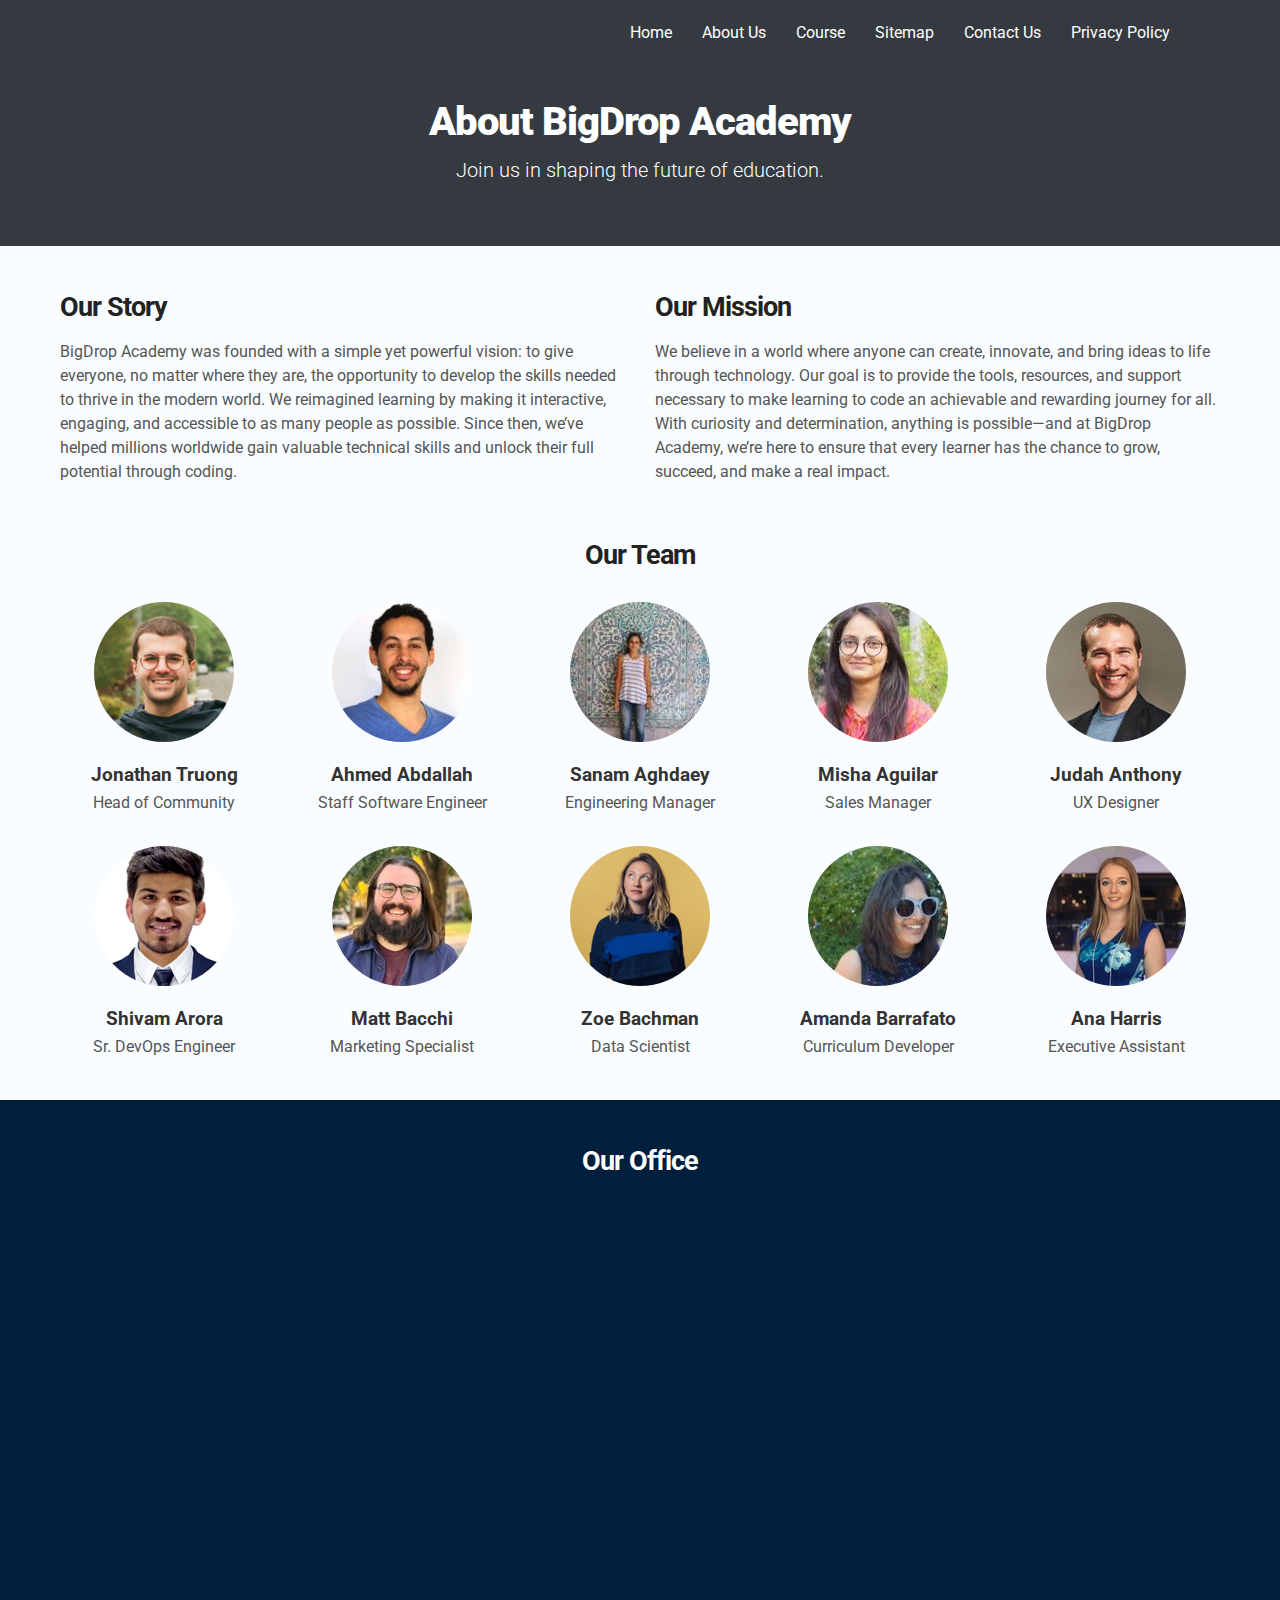
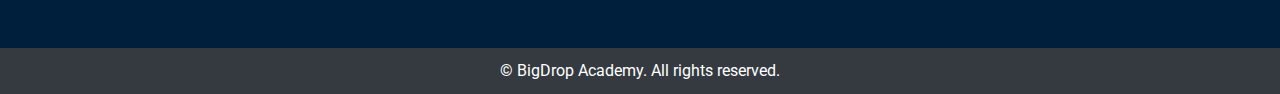
==== about-us.html @ 25c22378 "Initial commit" ====
<!DOCTYPE html>
<html lang="en">

<head>
  <meta charset="UTF-8">
  <meta name="viewport" content="width=device-width, initial-scale=1.0">
  <title>About Us</title>
  <link rel="stylesheet" href="styles.css">
</head>

<body class="about-page">

  <header>
    <nav>
      <ul>
        <li><a href="index.html">Home</a></li>
        <li><a href="about-us.html">About Us</a></li>
        <li><a href="#">Course</a>
          <ul>
            <li><a href="#">Programming</a>
              <ul>
                <li><a href="#">Programming in Java</a></li>
                <li><a href="#">.Net Programming</a></li>
                <li><a href="#">Web Page Creation with HTML</a></li>
              </ul>
            </li>
            <li><a href="#">Office Tools</a>
              <ul>
                <li><a href="#">Microsoft Office</a></li>
              </ul>
            </li>
          </ul>
        </li>
        <li><a href="sitemap.html">Sitemap</a></li>
        <li><a href="contact-us.html">Contact Us</a></li>
        <li><a href="privacy-policy.html">Privacy Policy</a></li>
      </ul>
    </nav>
  </header>

  <main>
    <section class="main-header">
      <h1>About BigDrop Academy</h1>
      <h2>Join us in shaping the future of education.</h2>
    </section>

    <section class="about-content">
      <div class="about-container">
        <div class="about-story">
          <h2>Our Story</h2>
          <p>BigDrop Academy was founded with a simple yet powerful vision: to give everyone, no matter where they are,
            the opportunity to develop the skills needed to thrive in the modern world. We reimagined learning by making
            it interactive, engaging, and accessible to as many people as possible. Since then, we’ve helped millions
            worldwide gain valuable technical skills and unlock their full potential through coding.</p>
        </div>
        <div class="about-mission">
          <h2>Our Mission</h2>
          <p>We believe in a world where anyone can create, innovate, and bring ideas to life through technology. Our
            goal is to provide the tools, resources, and support necessary to make learning to code an achievable and
            rewarding journey for all. With curiosity and determination, anything is possible—and at BigDrop Academy,
            we’re here to ensure that every learner has the chance to grow, succeed, and make a real impact.</p>
        </div>
      </div>

      <!-- Place Our Team section AFTER the about-container -->
      <div class="about-team">
        <h2>Our Team</h2>
        <div class="team-container">
          <div class="team-member">
            <img src="https://codeprty.github.io/academy/images/team1.jpg" alt="Jonathan Truong">
            <h3>Jonathan Truong</h3>
            <p>Head of Community</p>
          </div>
          <div class="team-member">
            <img src="https://codeprty.github.io/academy/images/team2.jpg" alt="Ahmed Abdallah">
            <h3>Ahmed Abdallah</h3>
            <p>Staff Software Engineer</p>
          </div>
          <div class="team-member">
            <img src="https://codeprty.github.io/academy/images/team3.jpg" alt="Sanam Aghdaey">
            <h3>Sanam Aghdaey</h3>
            <p>Engineering Manager</p>
          </div>
          <div class="team-member">
            <img src="https://codeprty.github.io/academy/images/team4.jpg" alt="Misha Aguilar">
            <h3>Misha Aguilar</h3>
            <p>Sales Manager</p>
          </div>
          <div class="team-member">
            <img src="https://codeprty.github.io/academy/images/team5.jpg" alt="Judah Anthony">
            <h3>Judah Anthony</h3>
            <p>UX Designer</p>
          </div>
          <div class="team-member">
            <img src="https://codeprty.github.io/academy/images/team6.jpg" alt="Shivam Arora">
            <h3>Shivam Arora</h3>
            <p>Sr. DevOps Engineer</p>
          </div>
          <div class="team-member">
            <img src="https://codeprty.github.io/academy/images/team7.jpg" alt="Matt Bacchi">
            <h3>Matt Bacchi</h3>
            <p>Marketing Specialist</p>
          </div>
          <div class="team-member">
            <img src="https://codeprty.github.io/academy/images/team8.jpg" alt="Zoe Bachman">
            <h3>Zoe Bachman</h3>
            <p>Data Scientist</p>
          </div>
          <div class="team-member">
            <img src="https://codeprty.github.io/academy/images/team9.jpg" alt="Amanda Barrafato">
            <h3>Amanda Barrafato</h3>
            <p>Curriculum Developer</p>
          </div>
          <div class="team-member">
            <img src="https://codeprty.github.io/academy/images/team10.jpg" alt="Ana Harris">
            <h3>Ana Harris</h3>
            <p>Executive Assistant</p>
          </div>
        </div>
      </div>
    </section>

    <section id="office-location">
      <h2>Our Office</h2>
      <div class="map-container">
        <iframe
          src="https://www.google.com/maps/embed?pb=!1m18!1m12!1m3!1d3971.9351263590847!2d100.32158757447539!3d5.426826834936176!2m3!1f0!2f0!3f0!3m2!1i1024!2i768!4f13.1!3m3!1m2!1s0x304ac3a170118c59%3A0x60f1644fb8a9685e!2sWawasan%20Open%20University!5e0!3m2!1sen!2smy!4v1740678207536!5m2!1sen!2smy"
          width="600" height="400" style="border:0;" allowfullscreen="" loading="lazy">
        </iframe>
      </div>
    </section>

  </main>

  <footer>
    <p>&copy; BigDrop Academy. All rights reserved.</p>
  </footer>
  <script src="script.js"></script>
</body>

</html>
---- styles.css ----
/* Global Styles */
@import url("https://fonts.googleapis.com/css2?family=Roboto:wght@300;400;700&display=swap");

* {
    margin: 0;
    padding: 0;
    box-sizing: border-box;
    font-family: "Roboto", sans-serif;
}

html,
body {
    min-height: 100vh;
    display: flex;
    flex-direction: column;
    font-size: 16px;
    line-height: 1.6;
    background-color: #f5f5dc;
    color: #333;
}

/*Home Page */
/* Header & Navigation */
header {
    position: fixed;
    top: 0;
    width: 100%;
    background: #343a40;
    padding: 10px 20px;
    z-index: 1000;
}

nav {
    display: flex;
    justify-content: flex-end;
    padding-right: 80px;
}

nav ul {
    list-style: none;
    display: flex;
    gap: 10px;
}

nav ul li {
    position: relative;
}

nav ul li a {
    text-decoration: none;
    color: white;
    padding: 10px 10px;
    display: inline-block;
    border-radius: 5px;
    transition: all 0.3s ease-in-out;
}

nav ul li a:hover {
    background: #0099e6;
    color: white;
    transform: translateY(-2px);
    box-shadow: 0px 4px 8px rgba(0, 153, 230, 0.4);
}

/* Dropdown Styles */
nav ul ul {
    display: none;
    position: absolute;
    background: #495057;
    top: 100%;
    left: 0;
    min-width: 200px;
}

nav ul ul li a {
    display: block;
    padding: 10px;
    color: white;
}

nav ul li:hover>ul {
    display: block;
}

nav ul ul ul {
    top: 0;
    left: 100%;
}

/* Main Header Section */
.main-header {
    text-align: center;
    background: #343a40;
    color: white;
    padding: 90px 30px 40px;
    width: 100%;
    margin: 0 auto;
}

.main-header h1 {
    font-size: 2.5rem;
    font-weight: 900;
    letter-spacing: -1px;
}

.main-header h2 {
    font-size: 1.25rem;
    font-weight: 300;
    margin-bottom: 20px;
}

/* Call-to-Action Button Styling */
.main-header button,
.join-us-text button {
    background: #e1ad01;
    color: #343a40;
    border: none;
    padding: 14px 28px;
    font-size: 18px;
    font-weight: bold;
    border-radius: 25px;
    cursor: pointer;
    transition: all 0.3s ease-in-out;
    box-shadow: 0px 4px 10px rgba(0, 0, 0, 0.2);
}

.main-header button:hover,
.join-us-text button:hover {
    background: #0099e6;
    color: white;
    transform: translateY(-3px);
    box-shadow: 0px 8px 16px rgba(0, 0, 0, 0.3);
}

/* Why Learn Section */
#why-learn {
    text-align: center;
    padding: 40px 20px;
    display: grid;
    grid-template-columns: repeat(2, 1fr);
    gap: 20px;
    max-width: 1000px;
    margin: 0 auto;
}

#why-learn h2 {
    grid-column: 1 / -1;
    margin-bottom: 20px;
    font-size: 2.2rem;
    letter-spacing: -1px;
}

.image-item {
    display: flex;
    flex-direction: column;
    align-items: center;
    text-align: center;
    padding: 15px;
    background: #fafafa;
    border-radius: 10px;
    box-shadow: 0 4px 8px rgba(0, 0, 0, 0.1);
}

.image-gallery img {
    width: 100%;
    max-height: 180px;
    object-fit: cover;
    border-radius: 10px;
}

.image-text h3 {
    font-size: 1.4rem;
    font-weight: bold;
    margin-top: 5px;
    letter-spacing: -1px;
}

.image-text p {
    font-size: 1rem;
    line-height: 1.5;
}

/* Testimonials Section */
#alumni-section {
    padding: 40px 20px;
    background-color: #001f3d;
    text-align: center;
    color: white;
}

#alumni-section h2 {
    font-size: 2.2rem;
    margin-bottom: 20px;
    letter-spacing: -1px;
}

/* Testimonial Wrapper */
.testimonial-wrapper {
    overflow: hidden;
    max-width: 600px;
    margin: 0 auto;
}

/* Testimonial Container */
.testimonial-container {
    display: flex;
    transition: transform 0.6s ease-in-out;
    width: 300%;
}

/* Single Testimonial */
.testimonial {
    flex: 0 0 100%;
    max-width: 600px;
    display: flex;
    align-items: center;
    background: #fff;
    padding: 20px;
    border-radius: 10px;
    box-shadow: 0 4px 8px rgba(0, 0, 0, 0.1);
    margin-right: 15px;
}

/* Removes Extra Space from the Last Testimonial */
.testimonial:last-child {
    margin-right: 0;
}

/* Testimonial Image Styling */
.testimonial img {
    width: 150px;
    height: 150px;
    border-radius: 50%;
    margin-right: 30px;
}

.testimonial-content h3 {
    font-size: 1.2rem;
    margin-bottom: 3px;
    color: #333;
}

.testimonial-content h4 {
    font-size: 1.3rem;
    font-weight: normal;
    margin-bottom: 3px;
    color: #555;
    letter-spacing: -1px;
}

.testimonial-content blockquote {
    font-size: 1rem;
    color: #555;
    font-style: italic;
}

/* Join Us Section */
#join-us {
    padding: 40px 20px;
    background-color: #f5f5dc;
}

.join-us-content {
    display: flex;
    align-items: center;
    justify-content: space-between;
    max-width: 1000px;
    margin: 0 auto;
}

.join-us-image img {
    max-width: 400px;
    width: 100%;
    height: auto;
}

.join-us-text {
    max-width: 500px;
    padding-left: 20px;
}

.join-us-text h2 {
    font-size: 2.2rem;
    margin-bottom: 0px;
    letter-spacing: -1px;
}

.join-us-text p {
    font-size: 1rem;
    line-height: 1.6;
    margin-bottom: 20px;
}

/* Footer */
footer {
    background-color: #343a40;
    color: white;
    text-align: center;
    padding: 10px 20px;
}

footer p {
    margin: 0;
}

/* About Us Page */
.about-content {
    max-width: 1200px;
    margin: 0 auto;
    padding: 40px 20px;
}

.about-container {
    display: block;
}

/* About Us Page */
.about-page {
    background-color: #fafdff;
}

.about-content {
    max-width: 1200px;
    margin: 0 auto;
    padding: 40px 20px;
}

.about-container {
    display: flex;
    justify-content: space-between;
    gap: 30px;
}

.about-story,
.about-mission {
    flex: 1;
}

.about-story h2,
.about-mission h2 {
    font-size: 1.7rem;
    margin-bottom: 5px;
    color: #222;
    padding-bottom: 5px;
    letter-spacing: -1px;
}

.about-story p,
.about-mission p {
    font-size: 1rem;
    line-height: 1.5;
    color: #555;
}

.about-team {
    text-align: center;
    margin-top: 50px;
    width: 100%;
}

.about-team h2 {
    font-size: 1.7rem;
    margin-bottom: 20px;
    color: #222;
    padding-bottom: 5px;
    letter-spacing: -1px;
}

.team-container {
    display: grid;
    grid-template-columns: repeat(5, 1fr);
    gap: 30px;
    justify-content: center;
    align-items: center;
}

.team-member {
    text-align: center;
}

.team-member img {
    width: 140px;
    height: 140px;
    border-radius: 50%;
    object-fit: cover;
}

.team-member h3 {
    font-size: 1.2rem;
    margin: 10px 0 0;
}

.team-member p {
    font-size: 1rem;
    color: #555;
}

/* Second row styling */
.team-container .team-member:nth-child(n + 6) {
    grid-column: span 1;
}

#office-location {
    padding: 40px 20px;
    background-color: #001f3d;
    text-align: center;
    color: white;
}

#office-location h2 {
    font-size: 1.7rem;
    margin-bottom: 20px;
    padding-bottom: 5px;
    letter-spacing: -1px;
}

.map-container {
    display: flex;
    justify-content: center;
    align-items: center;
}

.map-container iframe {
    width: 100%;
    max-width: 900px;
    height: 400px;
}

/* Sitemap Page */
.sitemap-page {
    background-color: #fafdff;
}

.sitemap-container {
    max-width: 800px;
    margin: 80px auto 40px;
    padding: 20px;
    text-align: center;
}

/* Sitemap Title (h1) */
.sitemap-container h1 {
    font-size: 2.5rem;
    font-weight: 900;
    letter-spacing: -1px;
    color: #343a40;
}

/* Sitemap Subtitle (h2) */
.sitemap-container h2 {
    font-size: 1.25rem;
    font-weight: 300;
    color: #555;
    margin-bottom: 20px;
}

/* Sitemap Main List */
.sitemap-list {
    display: flex;
    flex-direction: column;
    align-items: center;
    gap: 30px;
    list-style: none;
    padding: 0;
}

/* Main Menu Styling (Reduced font size) */
.sitemap-list>li {
    font-size: 1.6rem;
    font-weight: bold;
    color: #343a40;
    text-align: center;
}

/* Middle Section: About Us, Course, Contact */
.sitemap-middle {
    display: flex;
    justify-content: center;
    gap: 50px;
}

.sitemap-middle li {
    font-size: 1.6rem;
    font-weight: bold;
    color: #343a40;
    text-align: center;
}

/* Bottom Section: Privacy Policy */
.sitemap-bottom {
    text-align: center;
    font-size: 1.6rem;
    font-weight: bold;
    color: #343a40;
}

/* Submenu Box */
.sitemap-list ul {
    list-style-type: none;
    padding: 4px 0;
    margin-top: 5px;
    background-color: #e6f0f7;
    border-radius: 8px;
    width: 100%;
    max-width: 450px;
    min-width: 350px;
    text-align: center;
}

/* Submenu Items */
.sitemap-list ul li {
    font-size: 1rem;
    font-weight: normal;
    color: #003366;
    padding: 4px 0;
    width: 100%;
}

/* Links */
.sitemap-list a {
    text-decoration: none;
    color: #003366;
    display: block;
    width: 100%;
    padding: 8px 0;
    transition: background-color 0.3s ease-in-out, font-weight 0.3s ease-in-out, transform 0.2s ease-in-out;
}

/* Hover Effect (Lift effect on submenu) */
.sitemap-list a:hover {
    background-color: #ffcccc;
    font-weight: bold;
    transform: translateY(-5px);
    /* Lift effect */
}

/* Contact Page */
.contact-page {
    background-color: #fafdff;
}

/* Contact Us Title Section */
.contact-title {
    max-width: 800px;
    margin: 80px auto 40px;
    padding: 20px;
    text-align: center;
}

.contact-title h1 {
    font-size: 2.5rem;
    font-weight: 900;
    letter-spacing: -1px;
    color: #343a40;
}

.contact-title h2 {
    font-size: 1.25rem;
    font-weight: 300;
    color: #555;
    margin-bottom: 20px;
}

/* Contact Form */
.contact-form {
    max-width: 600px;
    margin: -40px auto 40px;
    background-color: #fff;
    padding: 20px;
    border-radius: 8px;
    box-shadow: 0 4px 8px rgba(0, 0, 0, 0.1);
}

.contact-form label {
    display: block;
    font-size: 1rem;
    margin-bottom: 5px;
    color: #343a40;
}

.contact-form input,
.contact-form select,
.contact-form textarea {
    width: 100%;
    padding: 10px;
    margin-bottom: 15px;
    font-size: 1rem;
    border-radius: 4px;
    border: 1px solid #ddd;
}

.contact-form textarea {
    resize: vertical;
}

.contact-form button {
    padding: 12px 20px;
    background-color: #9694FF;
    color: white;
    font-size: 1rem;
    border: none;
    border-radius: 4px;
    cursor: pointer;
    width: 100%;
    margin-top: 5px;
}

.contact-form button:hover {
    background-color: #3D3BF3;
}

/* Contact Information */
.contact-info {
    text-align: center;
    margin-top: 60px;
    background-color: #e6f0f7;
    padding: 20px;
    border-radius: 8px;
}

.contact-info h3 {
    font-size: 1.9rem;
    color: #343a40;
    margin-bottom: 5px;
    letter-spacing: -1px;
}

.contact-info p {
    font-size: 1rem;
    color: #555;
    margin-bottom: 5px;
}

.contact-info a {
    color: #0099e6;
    text-decoration: none;
}

.contact-info a:hover {
    text-decoration: underline;
}

/* Privacy Policy Page */
.privacy-policy-page {
    background-color: #fafdff;
}

/* Privacy Policy Container for content */
.privacy-policy-container {
    width: 100%;
    max-width: 900px;
    margin: 60px auto 20px auto;
    padding: 0 20px;
}

/* Privacy Policy Content */
#privacy-policy-main {
    padding: 30px 0;
}

.privacy-policy-content {
    background-color: #fff;
    padding: 15px;
    border-radius: 8px;
    box-shadow: 0 4px 10px rgba(0, 0, 0, 0.1);
}

/* Paragraph Text under Section and Subsection Titles */
.section-title+p,
.subsection-title+p {
    font-size: 14px;
    line-height: 1.6;
    margin-bottom: 15px;
    color: #2c3e50;
}

/* Title */
#privacy-policy-title {
    font-size: 20px;
    font-weight: bold;
    margin-bottom: 15px;
    color: #2c3e50;
}

/* Last revised date */
.last-revised {
    font-size: 12px;
    color: #7f8c8d;
    margin-bottom: 15px;
}

/* Intro text */
.intro {
    font-size: 14px;
    line-height: 1.6;
    margin-bottom: 15px;
}

.intro a {
    color: #2980b9;
    text-decoration: none;
}

.intro a:hover {
    text-decoration: underline;
}

/* Section Titles */
.section-title {
    font-size: 18px;
    font-weight: bold;
    color: #2c3e50;
    margin-top: 30px;
    margin-bottom: 15px;
}

/* Subsection Titles */
.subsection-title {
    font-size: 18px;
    color: #2c3e50;
    margin-top: 25px;
    margin-bottom: 10px;
}

/* Strong warning text */
.strong-warning {
    font-size: 14px;
    line-height: 1.6;
    margin-bottom: 15px;
    color: #2c3e50;
}
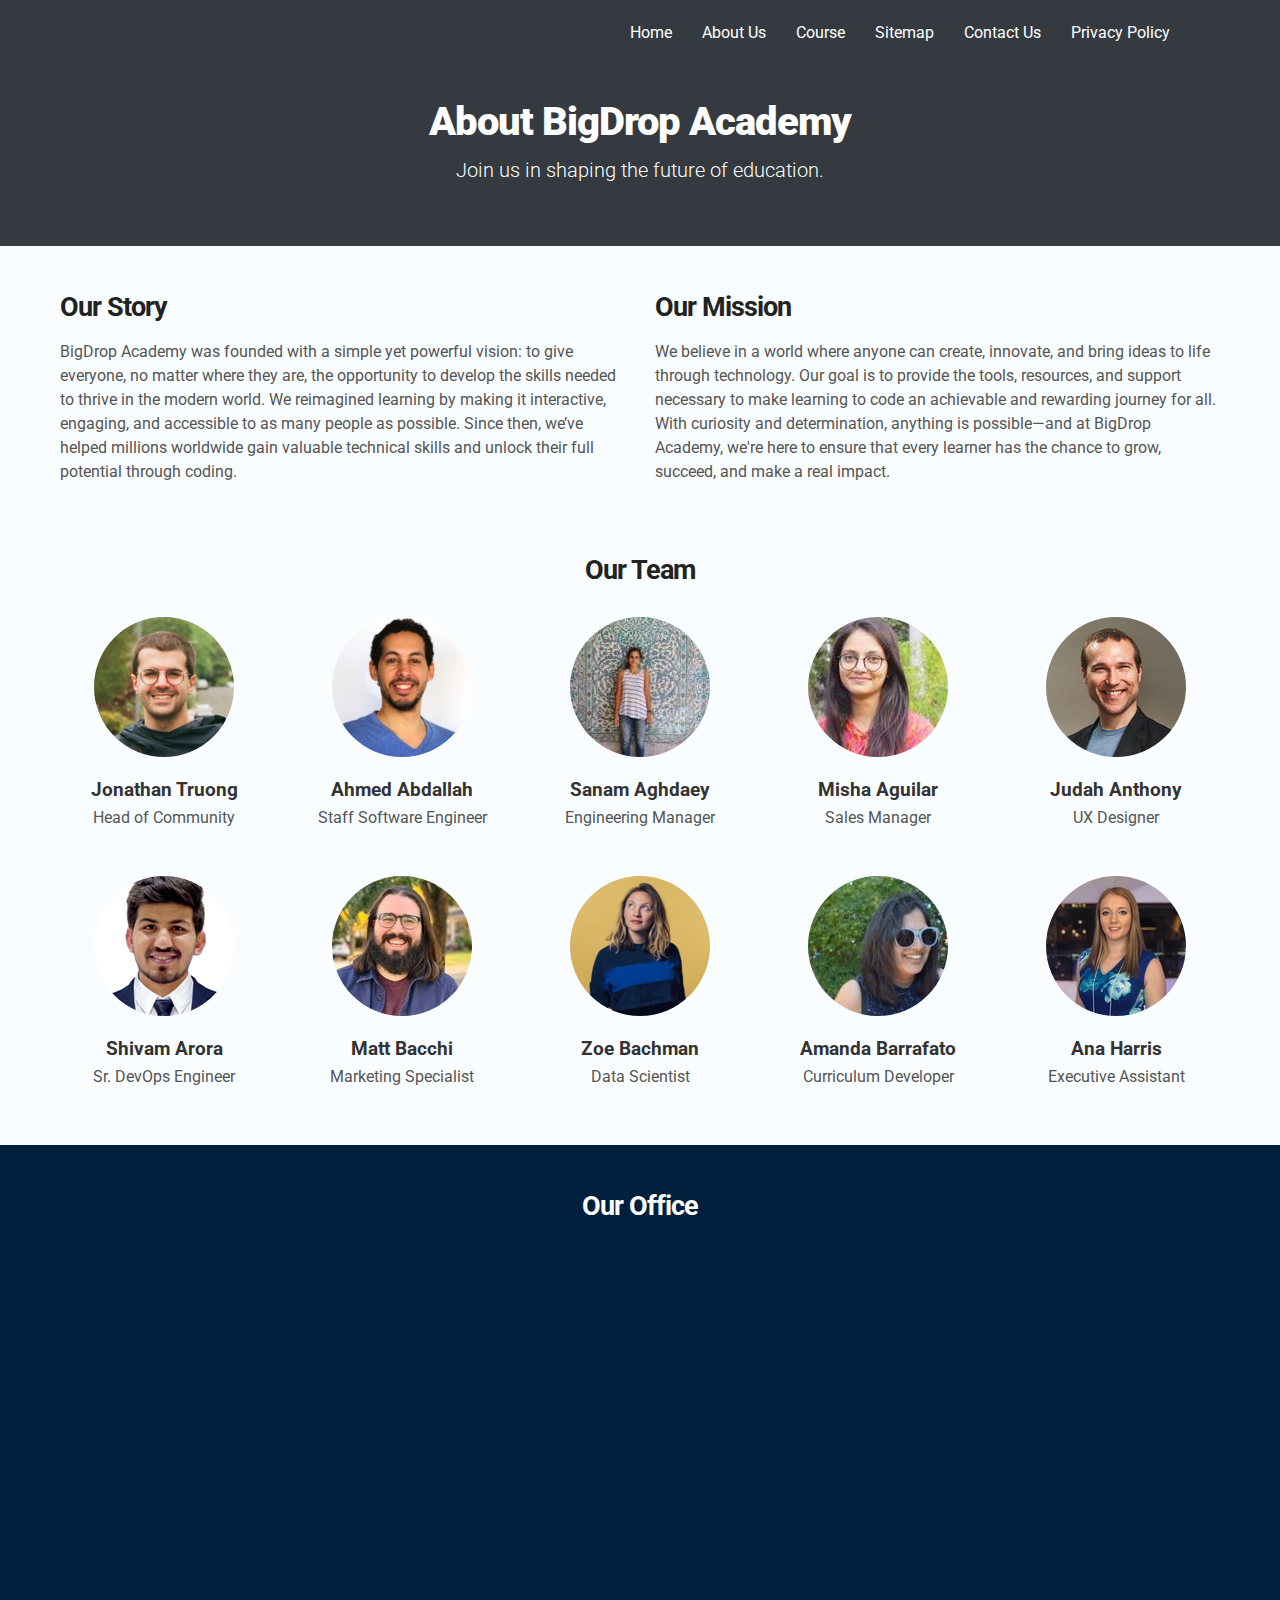
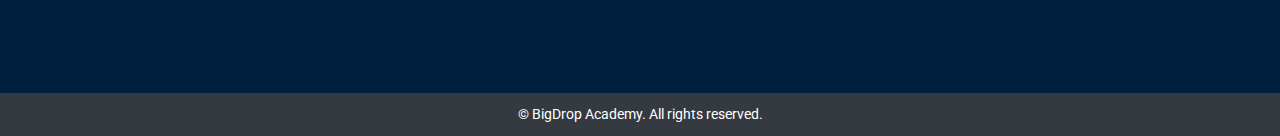
==== commit e68edc7c: "Updated with minor changes" ====
--- a/about-us.html
+++ b/about-us.html
@@ -19,9 +19,9 @@
           <ul>
             <li><a href="#">Programming</a>
               <ul>
-                <li><a href="#">Programming in Java</a></li>
-                <li><a href="#">.Net Programming</a></li>
-                <li><a href="#">Web Page Creation with HTML</a></li>
+                <li><a href="java-course.html">Programming in Java</a></li>
+                <li><a href="dotnet-course.html">.Net Programming</a></li>
+                <li><a href="html-course.html">Web Page Creation with HTML</a></li>
               </ul>
             </li>
             <li><a href="#">Office Tools</a>
@@ -46,24 +46,24 @@
 
     <section class="about-content">
       <div class="about-container">
-        <div class="about-story">
+        <div class="about-story" id="our-story">
           <h2>Our Story</h2>
           <p>BigDrop Academy was founded with a simple yet powerful vision: to give everyone, no matter where they are,
             the opportunity to develop the skills needed to thrive in the modern world. We reimagined learning by making
             it interactive, engaging, and accessible to as many people as possible. Since then, we’ve helped millions
             worldwide gain valuable technical skills and unlock their full potential through coding.</p>
         </div>
-        <div class="about-mission">
+        <div class="about-mission" id="our-mission">
           <h2>Our Mission</h2>
           <p>We believe in a world where anyone can create, innovate, and bring ideas to life through technology. Our
             goal is to provide the tools, resources, and support necessary to make learning to code an achievable and
             rewarding journey for all. With curiosity and determination, anything is possible—and at BigDrop Academy,
-            we’re here to ensure that every learner has the chance to grow, succeed, and make a real impact.</p>
+            we're here to ensure that every learner has the chance to grow, succeed, and make a real impact.</p>
         </div>
       </div>
 
       <!-- Place Our Team section AFTER the about-container -->
-      <div class="about-team">
+      <div class="about-team" id="our-team">
         <h2>Our Team</h2>
         <div class="team-container">
           <div class="team-member">
@@ -135,6 +135,7 @@
   <footer>
     <p>&copy; BigDrop Academy. All rights reserved.</p>
   </footer>
+  <script src="https://code.jquery.com/jquery-3.6.0.min.js"></script>
   <script src="script.js"></script>
 </body>
 
--- a/styles.css
+++ b/styles.css
@@ -1,731 +1,1248 @@
+@import url("https://fonts.googleapis.com/css2?family=Roboto:wght@300;400;700&display=swap");
+
 /* Global Styles */
-@import url("https://fonts.googleapis.com/css2?family=Roboto:wght@300;400;700&display=swap");
-
 * {
-    margin: 0;
-    padding: 0;
-    box-sizing: border-box;
-    font-family: "Roboto", sans-serif;
+  margin: 0;
+  padding: 0;
+  box-sizing: border-box;
+  font-family: "Roboto", sans-serif;
 }
 
 html,
 body {
-    min-height: 100vh;
-    display: flex;
-    flex-direction: column;
-    font-size: 16px;
-    line-height: 1.6;
-    background-color: #f5f5dc;
-    color: #333;
-}
-
-/*Home Page */
+  min-height: 100vh;
+  display: flex;
+  flex-direction: column;
+  font-size: 16px;
+  line-height: 1.6;
+  background-color: #F6F0F0;
+  color: #333;
+}
+
+html {
+  scroll-behavior: smooth;
+}
+
+main {
+  flex: 1;
+}
+
+/* Home Page */
 /* Header & Navigation */
 header {
-    position: fixed;
-    top: 0;
-    width: 100%;
-    background: #343a40;
-    padding: 10px 20px;
-    z-index: 1000;
+  position: fixed;
+  top: 0;
+  width: 100%;
+  background: #343a40;
+  padding: 10px 20px;
+  z-index: 1000;
 }
 
 nav {
-    display: flex;
-    justify-content: flex-end;
-    padding-right: 80px;
+  display: flex;
+  justify-content: flex-end;
+  padding-right: 80px;
 }
 
 nav ul {
-    list-style: none;
-    display: flex;
-    gap: 10px;
+  list-style: none;
+  display: flex;
+  gap: 10px;
 }
 
 nav ul li {
-    position: relative;
+  position: relative;
 }
 
 nav ul li a {
-    text-decoration: none;
-    color: white;
-    padding: 10px 10px;
-    display: inline-block;
-    border-radius: 5px;
-    transition: all 0.3s ease-in-out;
+  text-decoration: none;
+  color: white;
+  padding: 10px 10px;
+  display: inline-block;
+  transition: all 0.3s ease-in-out;
 }
 
 nav ul li a:hover {
-    background: #0099e6;
-    color: white;
-    transform: translateY(-2px);
-    box-shadow: 0px 4px 8px rgba(0, 153, 230, 0.4);
+  background: #0099e6;
+  color: white;
 }
 
 /* Dropdown Styles */
 nav ul ul {
-    display: none;
-    position: absolute;
-    background: #495057;
-    top: 100%;
-    left: 0;
-    min-width: 200px;
+  display: none;
+  position: absolute;
+  background: #495057;
+  top: 100%;
+  left: 0;
+  min-width: 200px;
 }
 
 nav ul ul li a {
-    display: block;
-    padding: 10px;
-    color: white;
-}
-
-nav ul li:hover>ul {
-    display: block;
+  display: block;
+  padding: 10px;
+  color: white;
+}
+
+nav ul li:hover > ul {
+  display: block;
 }
 
 nav ul ul ul {
-    top: 0;
-    left: 100%;
+  top: 0;
+  left: 100%;
 }
 
 /* Main Header Section */
 .main-header {
-    text-align: center;
-    background: #343a40;
-    color: white;
-    padding: 90px 30px 40px;
-    width: 100%;
-    margin: 0 auto;
+  text-align: center;
+  background: #343a40;
+  color: white;
+  padding: 90px 30px 40px;
+  width: 100%;
+  margin: 0 auto;
 }
 
 .main-header h1 {
-    font-size: 2.5rem;
-    font-weight: 900;
-    letter-spacing: -1px;
+  font-size: 2.5rem;
+  font-weight: 900;
+  letter-spacing: -1px;
 }
 
 .main-header h2 {
-    font-size: 1.25rem;
-    font-weight: 300;
-    margin-bottom: 20px;
+  font-size: 1.25rem;
+  font-weight: 300;
+  margin-bottom: 20px;
 }
 
 /* Call-to-Action Button Styling */
 .main-header button,
 .join-us-text button {
-    background: #e1ad01;
-    color: #343a40;
-    border: none;
-    padding: 14px 28px;
-    font-size: 18px;
-    font-weight: bold;
-    border-radius: 25px;
-    cursor: pointer;
-    transition: all 0.3s ease-in-out;
-    box-shadow: 0px 4px 10px rgba(0, 0, 0, 0.2);
+  background: #e1ad01;
+  color: #343a40;
+  border: none;
+  padding: 14px 28px;
+  font-size: 18px;
+  font-weight: bold;
+  border-radius: 25px;
+  cursor: pointer;
+  transition: all 0.3s ease-in-out;
 }
 
 .main-header button:hover,
 .join-us-text button:hover {
-    background: #0099e6;
-    color: white;
-    transform: translateY(-3px);
-    box-shadow: 0px 8px 16px rgba(0, 0, 0, 0.3);
+  background: #0099e6;
+  color: white;
+  transform: translateY(-3px);
+  box-shadow: 0px 8px 16px rgba(0, 0, 0, 0.3);
 }
 
 /* Why Learn Section */
 #why-learn {
-    text-align: center;
-    padding: 40px 20px;
-    display: grid;
-    grid-template-columns: repeat(2, 1fr);
-    gap: 20px;
-    max-width: 1000px;
-    margin: 0 auto;
+  text-align: center;
+  padding: 40px 20px;
+  display: grid;
+  grid-template-columns: repeat(2, 1fr);
+  gap: 20px;
+  max-width: 1000px;
+  margin: 0 auto;
 }
 
 #why-learn h2 {
-    grid-column: 1 / -1;
-    margin-bottom: 20px;
-    font-size: 2.2rem;
-    letter-spacing: -1px;
+  grid-column: 1 / -1;
+  margin-bottom: 20px;
+  font-size: 2.2rem;
+  letter-spacing: -1px;
 }
 
 .image-item {
-    display: flex;
-    flex-direction: column;
-    align-items: center;
-    text-align: center;
-    padding: 15px;
-    background: #fafafa;
-    border-radius: 10px;
-    box-shadow: 0 4px 8px rgba(0, 0, 0, 0.1);
+  display: flex;
+  flex-direction: column;
+  align-items: center;
+  text-align: center;
+  padding: 15px;
+  background: #fafafa;
+  border-radius: 10px;
+  box-shadow: 0 4px 8px rgba(0, 0, 0, 0.1);
 }
 
 .image-gallery img {
-    width: 100%;
-    max-height: 180px;
-    object-fit: cover;
-    border-radius: 10px;
+  width: 100%;
+  max-height: 180px;
+  object-fit: cover;
+  border-radius: 10px;
 }
 
 .image-text h3 {
-    font-size: 1.4rem;
-    font-weight: bold;
-    margin-top: 5px;
-    letter-spacing: -1px;
+  font-size: 1.4rem;
+  font-weight: bold;
+  margin-top: 5px;
+  letter-spacing: -1px;
 }
 
 .image-text p {
-    font-size: 1rem;
-    line-height: 1.5;
+  font-size: 1rem;
+  line-height: 1.5;
 }
 
 /* Testimonials Section */
 #alumni-section {
-    padding: 40px 20px;
-    background-color: #001f3d;
-    text-align: center;
-    color: white;
+  padding: 40px 20px;
+  background-color: #001f3d;
+  text-align: center;
+  color: white;
 }
 
 #alumni-section h2 {
-    font-size: 2.2rem;
-    margin-bottom: 20px;
-    letter-spacing: -1px;
+  font-size: 2.2rem;
+  margin-bottom: 20px;
+  letter-spacing: -1px;
 }
 
 /* Testimonial Wrapper */
 .testimonial-wrapper {
-    overflow: hidden;
-    max-width: 600px;
-    margin: 0 auto;
+  overflow: hidden;
+  max-width: 600px;
+  margin: 0 auto;
 }
 
 /* Testimonial Container */
 .testimonial-container {
-    display: flex;
-    transition: transform 0.6s ease-in-out;
-    width: 300%;
+  display: flex;
+  transition: transform 0.6s ease-in-out;
+  width: 300%;
 }
 
 /* Single Testimonial */
 .testimonial {
-    flex: 0 0 100%;
-    max-width: 600px;
-    display: flex;
-    align-items: center;
-    background: #fff;
-    padding: 20px;
-    border-radius: 10px;
-    box-shadow: 0 4px 8px rgba(0, 0, 0, 0.1);
-    margin-right: 15px;
+  flex: 0 0 100%;
+  max-width: 600px;
+  display: flex;
+  align-items: center;
+  background: #fff;
+  padding: 20px;
+  border-radius: 10px;
+  box-shadow: 0 4px 8px rgba(0, 0, 0, 0.1);
+  margin-right: 15px;
 }
 
 /* Removes Extra Space from the Last Testimonial */
 .testimonial:last-child {
-    margin-right: 0;
+  margin-right: 0;
 }
 
 /* Testimonial Image Styling */
 .testimonial img {
-    width: 150px;
-    height: 150px;
-    border-radius: 50%;
-    margin-right: 30px;
+  width: 150px;
+  height: 150px;
+  border-radius: 50%;
+  margin-right: 30px;
 }
 
 .testimonial-content h3 {
-    font-size: 1.2rem;
-    margin-bottom: 3px;
-    color: #333;
+  font-size: 1.2rem;
+  margin-bottom: 3px;
+  color: #333;
 }
 
 .testimonial-content h4 {
-    font-size: 1.3rem;
-    font-weight: normal;
-    margin-bottom: 3px;
-    color: #555;
-    letter-spacing: -1px;
+  font-size: 1.3rem;
+  font-weight: normal;
+  margin-bottom: 3px;
+  color: #555;
+  letter-spacing: -1px;
 }
 
 .testimonial-content blockquote {
-    font-size: 1rem;
-    color: #555;
-    font-style: italic;
+  font-size: 1rem;
+  color: #555;
+  font-style: italic;
 }
 
 /* Join Us Section */
 #join-us {
-    padding: 40px 20px;
-    background-color: #f5f5dc;
+  padding: 40px 20px;
+  background-color: #F6F0F0;
 }
 
 .join-us-content {
-    display: flex;
-    align-items: center;
-    justify-content: space-between;
-    max-width: 1000px;
-    margin: 0 auto;
+  display: flex;
+  align-items: center;
+  justify-content: space-between;
+  max-width: 1000px;
+  margin: 0 auto;
 }
 
 .join-us-image img {
-    max-width: 400px;
-    width: 100%;
-    height: auto;
+  max-width: 400px;
+  width: 100%;
+  height: auto;
 }
 
 .join-us-text {
-    max-width: 500px;
-    padding-left: 20px;
+  max-width: 500px;
+  padding-left: 20px;
 }
 
 .join-us-text h2 {
-    font-size: 2.2rem;
-    margin-bottom: 0px;
-    letter-spacing: -1px;
+  font-size: 2.2rem;
+  margin-bottom: 0px;
+  letter-spacing: -1px;
 }
 
 .join-us-text p {
-    font-size: 1rem;
-    line-height: 1.6;
-    margin-bottom: 20px;
+  font-size: 1rem;
+  line-height: 1.6;
+  margin-bottom: 20px;
 }
 
 /* Footer */
 footer {
-    background-color: #343a40;
-    color: white;
-    text-align: center;
-    padding: 10px 20px;
+  background-color: #343a40;
+  text-align: center;
+  padding: 10px 20px;
+  width: 100%;
 }
 
 footer p {
-    margin: 0;
-}
-
-/* About Us Page */
-.about-content {
-    max-width: 1200px;
-    margin: 0 auto;
-    padding: 40px 20px;
-}
-
-.about-container {
-    display: block;
+  margin: 0;
+  color: white;
 }
 
 /* About Us Page */
 .about-page {
-    background-color: #fafdff;
+  background-color: #fafdff;
 }
 
 .about-content {
-    max-width: 1200px;
-    margin: 0 auto;
-    padding: 40px 20px;
+  max-width: 1200px;
+  margin: 0 auto;
+  padding: 40px 20px;
 }
 
 .about-container {
-    display: flex;
-    justify-content: space-between;
-    gap: 30px;
+  display: flex;
+  justify-content: space-between;
+  gap: 30px;
 }
 
 .about-story,
 .about-mission {
-    flex: 1;
+  flex: 1;
 }
 
 .about-story h2,
 .about-mission h2 {
-    font-size: 1.7rem;
-    margin-bottom: 5px;
-    color: #222;
-    padding-bottom: 5px;
-    letter-spacing: -1px;
+  font-size: 1.7rem;
+  margin-bottom: 5px;
+  color: #222;
+  padding-bottom: 5px;
+  letter-spacing: -1px;
 }
 
 .about-story p,
 .about-mission p {
-    font-size: 1rem;
-    line-height: 1.5;
-    color: #555;
+  font-size: 1rem;
+  line-height: 1.5;
+  color: #555;
 }
 
 .about-team {
-    text-align: center;
-    margin-top: 50px;
-    width: 100%;
+  text-align: center;
+  margin-top: 50px;
+  width: 100%;
 }
 
 .about-team h2 {
-    font-size: 1.7rem;
-    margin-bottom: 20px;
-    color: #222;
-    padding-bottom: 5px;
-    letter-spacing: -1px;
+  font-size: 1.7rem;
+  margin-bottom: 20px;
+  color: #222;
+  padding-bottom: 5px;
+  letter-spacing: -1px;
 }
 
 .team-container {
-    display: grid;
-    grid-template-columns: repeat(5, 1fr);
-    gap: 30px;
-    justify-content: center;
-    align-items: center;
+  display: grid;
+  grid-template-columns: repeat(5, 1fr);
+  gap: 30px;
+  justify-content: center;
+  align-items: center;
 }
 
 .team-member {
-    text-align: center;
+  text-align: center;
 }
 
 .team-member img {
-    width: 140px;
-    height: 140px;
-    border-radius: 50%;
-    object-fit: cover;
+  width: 140px;
+  height: 140px;
+  border-radius: 50%;
+  object-fit: cover;
 }
 
 .team-member h3 {
-    font-size: 1.2rem;
-    margin: 10px 0 0;
+  font-size: 1.2rem;
+  margin: 10px 0 0;
 }
 
 .team-member p {
-    font-size: 1rem;
-    color: #555;
-}
-
-/* Second row styling */
+  font-size: 1rem;
+  color: #555;
+}
+
 .team-container .team-member:nth-child(n + 6) {
-    grid-column: span 1;
+  grid-column: span 1;
 }
 
 #office-location {
-    padding: 40px 20px;
-    background-color: #001f3d;
-    text-align: center;
-    color: white;
+  padding: 40px 20px;
+  background-color: #001f3d;
+  text-align: center;
+  color: white;
 }
 
 #office-location h2 {
-    font-size: 1.7rem;
-    margin-bottom: 20px;
-    padding-bottom: 5px;
-    letter-spacing: -1px;
+  font-size: 1.7rem;
+  margin-bottom: 20px;
+  padding-bottom: 5px;
+  letter-spacing: -1px;
 }
 
 .map-container {
-    display: flex;
-    justify-content: center;
-    align-items: center;
+  display: flex;
+  justify-content: center;
+  align-items: center;
 }
 
 .map-container iframe {
-    width: 100%;
-    max-width: 900px;
-    height: 400px;
+  width: 100%;
+  max-width: 900px;
+  height: 400px;
 }
 
 /* Sitemap Page */
 .sitemap-page {
-    background-color: #fafdff;
+  background-color: #fafdff;
 }
 
 .sitemap-container {
-    max-width: 800px;
-    margin: 80px auto 40px;
-    padding: 20px;
-    text-align: center;
+  max-width: 800px;
+  margin: 80px auto 40px;
+  padding: 20px;
+  text-align: center;
 }
 
 /* Sitemap Title (h1) */
 .sitemap-container h1 {
-    font-size: 2.5rem;
-    font-weight: 900;
-    letter-spacing: -1px;
-    color: #343a40;
+  font-size: 2.5rem;
+  font-weight: 900;
+  letter-spacing: -1px;
+  color: #343a40;
 }
 
 /* Sitemap Subtitle (h2) */
 .sitemap-container h2 {
-    font-size: 1.25rem;
-    font-weight: 300;
-    color: #555;
-    margin-bottom: 20px;
+  font-size: 1.25rem;
+  font-weight: 300;
+  color: #555;
+  margin-bottom: 20px;
 }
 
 /* Sitemap Main List */
 .sitemap-list {
-    display: flex;
-    flex-direction: column;
-    align-items: center;
-    gap: 30px;
-    list-style: none;
-    padding: 0;
-}
-
-/* Main Menu Styling (Reduced font size) */
-.sitemap-list>li {
-    font-size: 1.6rem;
-    font-weight: bold;
-    color: #343a40;
-    text-align: center;
+  display: flex;
+  flex-direction: column;
+  align-items: center;
+  gap: 30px;
+  list-style: none;
+  padding: 0;
+}
+
+/* Main Menu Styling */
+.sitemap-list > li {
+  font-size: 1.6rem;
+  font-weight: bold;
+  color: #343a40;
+  text-align: center;
 }
 
 /* Middle Section: About Us, Course, Contact */
 .sitemap-middle {
-    display: flex;
-    justify-content: center;
-    gap: 50px;
+  display: flex;
+  justify-content: center;
+  gap: 50px;
 }
 
 .sitemap-middle li {
-    font-size: 1.6rem;
-    font-weight: bold;
-    color: #343a40;
-    text-align: center;
+  font-size: 1.6rem;
+  font-weight: bold;
+  color: #343a40;
+  text-align: center;
 }
 
 /* Bottom Section: Privacy Policy */
 .sitemap-bottom {
-    text-align: center;
-    font-size: 1.6rem;
-    font-weight: bold;
-    color: #343a40;
-}
-
-/* Submenu Box */
+  text-align: center;
+  font-size: 1.6rem;
+  font-weight: bold;
+  color: #343a40;
+}
+
+/* Submenu Box Styling */
 .sitemap-list ul {
-    list-style-type: none;
-    padding: 4px 0;
-    margin-top: 5px;
-    background-color: #e6f0f7;
-    border-radius: 8px;
-    width: 100%;
-    max-width: 450px;
-    min-width: 350px;
-    text-align: center;
+  list-style-type: none;
+  padding: 4px 0;
+  margin-top: 5px;
+  background-color: #e6f0f7;
+  border-radius: 8px;
+  width: 100%;
+  max-width: 450px;
+  min-width: 350px;
+  text-align: center;
 }
 
 /* Submenu Items */
 .sitemap-list ul li {
-    font-size: 1rem;
-    font-weight: normal;
-    color: #003366;
-    padding: 4px 0;
-    width: 100%;
-}
-
-/* Links */
+  font-size: 1rem;
+  font-weight: normal;
+  color: #003366;
+  padding: 4px 0;
+  width: 100%;
+}
+
+/* Links Styling */
 .sitemap-list a {
-    text-decoration: none;
-    color: #003366;
-    display: block;
-    width: 100%;
-    padding: 8px 0;
-    transition: background-color 0.3s ease-in-out, font-weight 0.3s ease-in-out, transform 0.2s ease-in-out;
+  text-decoration: none;
+  color: #003366;
+  display: block;
+  width: 100%;
+  padding: 8px 0;
+  transition: background-color 0.3s ease-in-out, font-weight 0.3s ease-in-out,
+    transform 0.2s ease-in-out;
 }
 
 /* Hover Effect (Lift effect on submenu) */
 .sitemap-list a:hover {
-    background-color: #ffcccc;
-    font-weight: bold;
-    transform: translateY(-5px);
-    /* Lift effect */
-}
-
-/* Contact Page */
+  background-color: #ffcccc;
+  font-weight: bold;
+  transform: translateY(-5px);
+}
+
+/* Contact Us Page */
 .contact-page {
-    background-color: #fafdff;
+  background-color: #fafdff;
 }
 
 /* Contact Us Title Section */
 .contact-title {
-    max-width: 800px;
-    margin: 80px auto 40px;
-    padding: 20px;
-    text-align: center;
+  max-width: 800px;
+  margin: 80px auto 40px;
+  padding: 20px;
+  text-align: center;
 }
 
 .contact-title h1 {
-    font-size: 2.5rem;
-    font-weight: 900;
-    letter-spacing: -1px;
-    color: #343a40;
+  font-size: 2.5rem;
+  font-weight: 900;
+  letter-spacing: -1px;
+  color: #343a40;
 }
 
 .contact-title h2 {
-    font-size: 1.25rem;
-    font-weight: 300;
-    color: #555;
-    margin-bottom: 20px;
-}
-
-/* Contact Form */
+  font-size: 1.25rem;
+  font-weight: 300;
+  color: #555;
+  margin-bottom: 20px;
+}
+
+/* Contact Form Styling */
 .contact-form {
-    max-width: 600px;
-    margin: -40px auto 40px;
-    background-color: #fff;
-    padding: 20px;
-    border-radius: 8px;
-    box-shadow: 0 4px 8px rgba(0, 0, 0, 0.1);
+  max-width: 600px;
+  margin: -40px auto 40px;
+  background-color: #fff;
+  padding: 20px;
+  border-radius: 8px;
+  box-shadow: 0 4px 8px rgba(0, 0, 0, 0.1);
 }
 
 .contact-form label {
-    display: block;
-    font-size: 1rem;
-    margin-bottom: 5px;
-    color: #343a40;
+  display: block;
+  font-size: 1rem;
+  margin-bottom: 5px;
+  color: #343a40;
 }
 
 .contact-form input,
 .contact-form select,
 .contact-form textarea {
-    width: 100%;
-    padding: 10px;
-    margin-bottom: 15px;
-    font-size: 1rem;
-    border-radius: 4px;
-    border: 1px solid #ddd;
+  width: 100%;
+  padding: 10px;
+  margin-bottom: 15px;
+  font-size: 1rem;
+  border-radius: 4px;
+  border: 1px solid #ddd;
 }
 
 .contact-form textarea {
-    resize: vertical;
+  resize: vertical;
 }
 
 .contact-form button {
-    padding: 12px 20px;
-    background-color: #9694FF;
-    color: white;
-    font-size: 1rem;
-    border: none;
-    border-radius: 4px;
-    cursor: pointer;
-    width: 100%;
-    margin-top: 5px;
+  font-size: 1rem;
+  font-weight: bold;
+  color: #0073e6;
+  background: transparent;
+  padding: 12px 20px;
+  border: 2px solid #0073e6;
+  border-radius: 5px;
+  cursor: pointer;
+  transition: all 0.3s ease-in-out;
+  width: 100%;
+  margin-top: 5px;
 }
 
 .contact-form button:hover {
-    background-color: #3D3BF3;
-}
-
-/* Contact Information */
+  background-color: #0073e6;
+  color: white;
+}
+
+/* Contact Information Styling */
 .contact-info {
-    text-align: center;
-    margin-top: 60px;
-    background-color: #e6f0f7;
-    padding: 20px;
-    border-radius: 8px;
+  text-align: center;
+  margin-top: 60px;
+  background-color: #e6f0f7;
+  padding: 20px;
+  border-radius: 8px;
 }
 
 .contact-info h3 {
-    font-size: 1.9rem;
-    color: #343a40;
-    margin-bottom: 5px;
-    letter-spacing: -1px;
+  font-size: 1.9rem;
+  color: #343a40;
+  margin-bottom: 5px;
+  letter-spacing: -1px;
 }
 
 .contact-info p {
-    font-size: 1rem;
-    color: #555;
-    margin-bottom: 5px;
+  font-size: 1rem;
+  color: #555;
+  margin-bottom: 5px;
 }
 
 .contact-info a {
-    color: #0099e6;
-    text-decoration: none;
+  color: #0099e6;
+  text-decoration: none;
 }
 
 .contact-info a:hover {
-    text-decoration: underline;
+  text-decoration: underline;
 }
 
 /* Privacy Policy Page */
 .privacy-policy-page {
-    background-color: #fafdff;
-}
-
-/* Privacy Policy Container for content */
+  background-color: #fafdff;
+}
+
+/* General container for content */
 .privacy-policy-container {
-    width: 100%;
-    max-width: 900px;
-    margin: 60px auto 20px auto;
-    padding: 0 20px;
+  width: 100%;
+  max-width: 900px;
+  margin: 60px auto 20px auto;
+  padding: 0 20px;
 }
 
 /* Privacy Policy Content */
 #privacy-policy-main {
-    padding: 30px 0;
+  padding: 30px 0;
 }
 
 .privacy-policy-content {
-    background-color: #fff;
-    padding: 15px;
-    border-radius: 8px;
-    box-shadow: 0 4px 10px rgba(0, 0, 0, 0.1);
-}
-
-/* Paragraph Text under Section and Subsection Titles */
-.section-title+p,
-.subsection-title+p {
-    font-size: 14px;
-    line-height: 1.6;
-    margin-bottom: 15px;
-    color: #2c3e50;
+  background-color: #fff;
+  padding: 15px;
+  border-radius: 8px;
+  box-shadow: 0 4px 10px rgba(0, 0, 0, 0.1);
+}
+
+/* Section Titles */
+.section-title, .subsection-title {
+  font-size: 18px;
+  font-weight: bold;
+  color: #2c3e50;
+  margin-top: 30px;
+  margin-bottom: 10px;
+}
+
+/* Subsection Titles */
+.subsection-title {
+  font-size: 16px;
+  font-weight: bold;
+  margin-top: 25px;
+}
+
+/* Paragraphs */
+p, .intro {
+  font-size: 14px;
+  line-height: 1.6;
+  margin-bottom: 15px;
+  color: #2c3e50;
 }
 
 /* Title */
 #privacy-policy-title {
-    font-size: 20px;
-    font-weight: bold;
-    margin-bottom: 15px;
-    color: #2c3e50;
+  font-size: 25px;
+  font-weight: bold;
+  margin-bottom: 5px;
+  color: #2c3e50;
+  letter-spacing: -1px;
 }
 
 /* Last revised date */
 .last-revised {
-    font-size: 12px;
-    color: #7f8c8d;
-    margin-bottom: 15px;
-}
-
-/* Intro text */
-.intro {
-    font-size: 14px;
-    line-height: 1.6;
-    margin-bottom: 15px;
-}
-
+  font-size: 12px;
+  color: #7f8c8d;
+  margin-bottom: 20px;
+}
+
+/* Intro text links */
 .intro a {
-    color: #2980b9;
-    text-decoration: none;
+  color: #2980b9;
+  text-decoration: none;
 }
 
 .intro a:hover {
-    text-decoration: underline;
-}
-
-/* Section Titles */
-.section-title {
-    font-size: 18px;
-    font-weight: bold;
-    color: #2c3e50;
-    margin-top: 30px;
-    margin-bottom: 15px;
-}
-
-/* Subsection Titles */
-.subsection-title {
-    font-size: 18px;
-    color: #2c3e50;
-    margin-top: 25px;
-    margin-bottom: 10px;
-}
-
-/* Strong warning text */
-.strong-warning {
-    font-size: 14px;
-    line-height: 1.6;
-    margin-bottom: 15px;
-    color: #2c3e50;
-}+  text-decoration: underline;
+}
+
+/* Course Page */
+.course-page {
+  background-color: #ffffff;
+}
+
+#course-header-img {
+  display: block; /* Ensures it behaves as a block element */
+  margin: 100px auto 10px; /* Centers it horizontally and adds spacing */
+  max-width: 250px; /* Adjust the size as needed */
+  height: 200px; /* Keeps aspect ratio */
+}
+
+#course-title {
+  margin-top: 10px;
+  margin-bottom: 40px;
+  text-align: center;
+  font-size: 2.5em;
+  font-weight: 900;
+  letter-spacing: -1px;
+  color: #333;
+}
+
+.tab-menu {
+  display: flex;
+  justify-content: center;
+  align-items: center;
+  margin: 20px auto;
+  background-color: #e3e3e3;
+  width: fit-content;
+}
+
+.tab-menu .tab-button {
+  flex: 1;
+  border: none;
+  text-decoration: none;
+  padding: 10px 60px;
+  background-color: #e3e3e3;
+  color: #333;
+  text-align: center;
+  font-weight: 600;
+  transition: background 0.3s ease;
+  cursor: pointer;
+}
+
+.tab-menu .tab-button:hover {
+  background-color: #e1ad01;
+}
+
+/* Optional: Adjust active tab */
+.tab-menu .tab-button.active {
+  background-color: #c89600;
+  color: white;
+}
+
+.tab-content.active {
+  display: block;
+}
+
+/* General Styling for Tab Content */
+.tab-content {
+  display: none;
+  color: #333;
+  padding: 20px;
+  line-height: 1.6;
+}
+
+/* Heading Styling for All Sections */
+.tab-content h2 {
+  font-size: 2rem;
+  color: #333;
+  margin-bottom: 15px;
+  border-bottom: 3px solid #333;
+  padding-bottom: 5px;
+  text-align: center;
+  max-width: 800px;
+  margin-left: auto;
+  margin-right: auto;
+}
+
+.tab-content h3 {
+  font-size: 22px;
+  color: #0073e6;
+  margin-top: 20px;
+  margin-bottom: 10px;
+  border-left: 5px solid #0073e6;
+  padding-left: 10px;
+}
+
+/* Paragraph Styling */
+.tab-content p {
+  font-size: 16px;
+  margin-bottom: 15px;
+}
+
+#enquiry p {
+  font-size: 16px;
+  margin-bottom: 15px;
+  color: #333;
+  line-height: 1.6;
+  max-width: 800px;
+  margin-left: auto;
+  margin-right: auto;
+}
+
+/* List Styling */
+.tab-content ul {
+  list-style-type: none;
+  padding: 0;
+}
+
+.tab-content ul li {
+  font-size: 16px;
+  padding-left: 25px;
+  position: relative;
+  margin-bottom: 8px;
+}
+
+.tab-content ul li::before {
+  content: "✔";
+  color: #28a745;
+  font-weight: bold;
+  position: absolute;
+  left: 0;
+  font-size: 18px;
+}
+
+/* Override checkmark for ul with class "bullet" */
+.tab-content ul.bullet li::before {
+  content: "•";
+  color: inherit;
+  font-size: 16px;
+  font-weight: normal;
+}
+
+/* Section Styling */
+.section {
+  background: #f8f9fa;
+  padding: 15px;
+  border-radius: 8px;
+  margin: 20px auto;
+  box-shadow: 0px 2px 4px rgba(0, 0, 0, 0.1);
+  max-width: 800px;
+  text-align: left;
+}
+
+#duration a {
+  display: inline-block;
+  font-size: 16px;
+  font-weight: bold;
+  color: #0073e6;
+  text-decoration: none;
+  padding: 10px 15px;
+  border: 2px solid #0073e6;
+  border-radius: 5px;
+  transition: all 0.3s ease-in-out;
+}
+
+#duration a:hover {
+  background-color: #0073e6;
+  color: white;
+}
+
+/* Registration Form Styling */
+#registration {
+  max-width: 600px;
+  margin: 0 auto;
+  padding: 20px;
+}
+
+#registration h3 {
+  text-align: center;
+  font-size: 24px;
+  color: #333;
+  margin-bottom: 15px;
+  text-transform: uppercase;
+  border-bottom: 3px solid #333;
+  padding-bottom: 5px;
+}
+
+#registration form {
+  display: flex;
+  flex-direction: column;
+  background: #f8f9fa;
+  padding: 20px;
+  border-radius: 8px;
+  box-shadow: 0px 2px 4px rgba(0, 0, 0, 0.1);
+  border: 2px solid #ccc;
+  /* Adds border around the form */
+}
+
+#registration label {
+  display: flex;
+  align-items: center;
+  font-size: 16px;
+  font-weight: bold;
+  margin-top: 10px;
+  color: #333;
+  cursor: pointer;
+}
+
+#registration input,
+#registration select,
+#registration textarea {
+  width: 100%;
+  padding: 10px;
+  margin-top: 5px;
+  border: 1px solid #ccc;
+  border-radius: 5px;
+  font-size: 16px;
+}
+
+#registration textarea {
+  resize: none;
+}
+
+#registration input:focus,
+#registration select:focus,
+#registration textarea:focus {
+  border-color: #0073e6;
+  outline: none;
+}
+
+/* Terms & Conditions Checkbox */
+#registration .terms-container {
+  display: flex;
+  align-items: center;
+  gap: 8px;
+}
+
+.terms-container a {
+  display: inline-block;
+  margin-left: 4px; /* Adjust as needed */
+}
+
+#registration .terms-container label {
+  position: relative;
+  top: -5px;
+  font-size: 0.8rem;
+  white-space: nowrap; /* Ensures the text does not wrap incorrectly */
+}
+
+#registration input[type="checkbox"] {
+  width: 16px;
+  height: 16px;
+  accent-color: #0073e6;
+  margin: 0;
+}
+
+/* Link inside Terms & Conditions */
+#registration .terms-container a {
+  color: #0073e6;
+  text-decoration: none;
+}
+
+#registration .terms-container a:hover {
+  text-decoration: underline;
+}
+
+/* Submit Button */
+#registration button {
+  display: inline-block;
+  font-size: 16px;
+  font-weight: bold;
+  color: #0073e6;
+  background: transparent;
+  padding: 10px 15px;
+  border: 2px solid #0073e6;
+  border-radius: 5px;
+  cursor: pointer;
+  transition: all 0.3s ease-in-out;
+}
+
+#registration button:hover {
+  background-color: #0073e6;
+  color: white;
+}
+
+/* Toggle Sections */
+.toggle-title {
+  cursor: pointer;
+  font-size: 18px;
+  font-weight: bold;
+  background: #f4f4f4;
+  padding: 10px;
+  border-radius: 5px;
+  display: flex;
+  justify-content: space-between;
+  align-items: center;
+}
+
+.toggle-icon {
+  font-size: 20px;
+  font-weight: bold;
+  color: #0073e6;
+}
+
+/* Course Schedule Page */
+/* Weekly Schedule Table */
+.schedule-table {
+  width: 100%;
+  border-collapse: collapse;
+  margin-top: 20px;
+  background-color: #ffffff;
+  box-shadow: 0px 2px 4px rgba(0, 0, 0, 0.1);
+  border-radius: 8px;
+  overflow: hidden;
+  border: 2px solid #ddd;
+}
+
+/* Table Header */
+.schedule-table thead {
+  background-color: #0073e6;
+  color: #ffffff;
+  text-align: left;
+}
+
+.schedule-table th {
+  padding: 12px;
+  font-size: 16px;
+  font-weight: bold;
+  border-right: 2px solid #ffffff;
+}
+
+/* Table Rows */
+.schedule-table tbody tr {
+  border-bottom: 1px solid #ddd;
+  transition: background 0.3s ease;
+}
+
+.schedule-table tbody tr:nth-child(even) {
+  background-color: #f8f9fa;
+}
+
+.schedule-table tbody tr:hover {
+  background-color: #e3f2fd;
+}
+
+/* Table Data Cells */
+.schedule-table td {
+  padding: 12px;
+  font-size: 15px;
+  color: #333;
+  vertical-align: top;
+  border-right: 2px solid #ddd;
+}
+
+/* Remove right border for last column to avoid double borders */
+.schedule-table th:last-child,
+.schedule-table td:last-child {
+  border-right: none;
+}
+
+/* Styling the Bullet Point Lists Inside the Table */
+.schedule-table ul.bullet {
+  padding-left: 20px;
+}
+
+.schedule-table ul.bullet li {
+  font-size: 15px;
+  line-height: 1.5;
+  margin-bottom: 5px;
+  position: relative;
+  padding-left: 15px;
+  color: #333;
+}
+
+.schedule-table ul.bullet li::before {
+  content: "•";
+  color: #333;
+  font-size: 18px;
+  font-weight: bold;
+  position: absolute;
+  left: 0;
+}
+
+.tab-content ul.no-style {
+  list-style-type: none;
+  padding-left: 0;
+  margin-left: 0;
+}
+
+.tab-content ul.no-style li {
+  padding-left: 0;
+  margin-left: 0;
+}
+
+.tab-content ul.no-style li::before {
+  content: none;
+}
+
+/* Course Listing Page */
+.course-listing-container {
+  max-width: 1100px;
+  margin: 40px auto;
+  padding: 0 20px;
+  text-align: center;
+}
+
+/* Page Title */
+.page-title {
+  font-size: 28px;
+  color: #2c3e50;
+  margin-bottom: 20px;
+}
+
+/* Search Bar */
+.search-bar input {
+  width: 100%;
+  max-width: 400px;
+  padding: 10px;
+  border: 1px solid #ccc;
+  border-radius: 5px;
+  font-size: 16px;
+}
+
+/* Course Filters */
+.course-filters {
+  margin: 20px 0;
+}
+
+.filter-btn {
+  padding: 8px 15px;
+  margin: 5px;
+  border: none;
+  background-color: #2980b9;
+  color: white;
+  border-radius: 5px;
+  cursor: pointer;
+}
+
+.filter-btn:hover {
+  background-color: #1c5d8e;
+}
+
+/* Course Listing Page */
+.course-listing-container {
+  max-width: 1100px;
+  margin: 40px auto;
+  padding: 0 20px;
+  text-align: center;
+}
+
+/* Search Bar */
+.search-bar input {
+  width: 100%;
+  max-width: 400px;
+  padding: 10px;
+  border: 1px solid #ccc;
+  border-radius: 5px;
+  font-size: 16px;
+}
+
+/* Course Category Filters */
+.tab-menu .filter-button {
+  flex: 1;
+  border: none;
+  text-decoration: none;
+  padding: 10px 60px;
+  background-color: #e3e3e3;
+  color: #333;
+  text-align: center;
+  font-weight: 600;
+  transition: background 0.3s ease;
+  cursor: pointer;
+}
+
+.tab-menu .filter-button:hover {
+  background-color: #e1ad01;
+}
+
+.tab-menu .filter-button.active {
+  background-color: #c89600;
+  color: white;
+}
+
+/* Course Grid */
+.course-grid {
+  display: grid;
+  grid-template-columns: repeat(auto-fit, minmax(250px, 1fr));
+  gap: 20px;
+  margin-top: 20px;
+}
+
+/* Course Item */
+.course-item {
+  background: #fff;
+  padding: 15px;
+  border-radius: 10px;
+  box-shadow: 0 4px 8px rgba(0, 0, 0, 0.1);
+  text-align: center;
+}
+
+.course-item img {
+  width: 100%;
+  max-height: 150px;
+  border-radius: 8px;
+  object-fit: cover;
+}
+
+.course-item h2 {
+  font-size: 18px;
+  color: #2c3e50;
+  margin: 10px 0;
+}
+
+.course-item p {
+  font-size: 14px;
+  color: #7f8c8d;
+  margin-bottom: 15px;
+}
+
+/* Learn More Button */
+.btn {
+  display: inline-block;
+  background: #27ae60;
+  color: white;
+  padding: 8px 12px;
+  border-radius: 5px;
+  text-decoration: none;
+  font-size: 14px;
+}
+
+.btn:hover {
+  background: #218c53;
+}
+
+.course-item img {
+  width: 100%;
+  max-width: 200px; /* Limits image width */
+  height: auto; /* Maintains aspect ratio */
+  border-radius: 8px;
+  object-fit: contain; /* Ensures full image is visible */
+  display: block;
+  margin: 0 auto; /* Centers the image */
+}
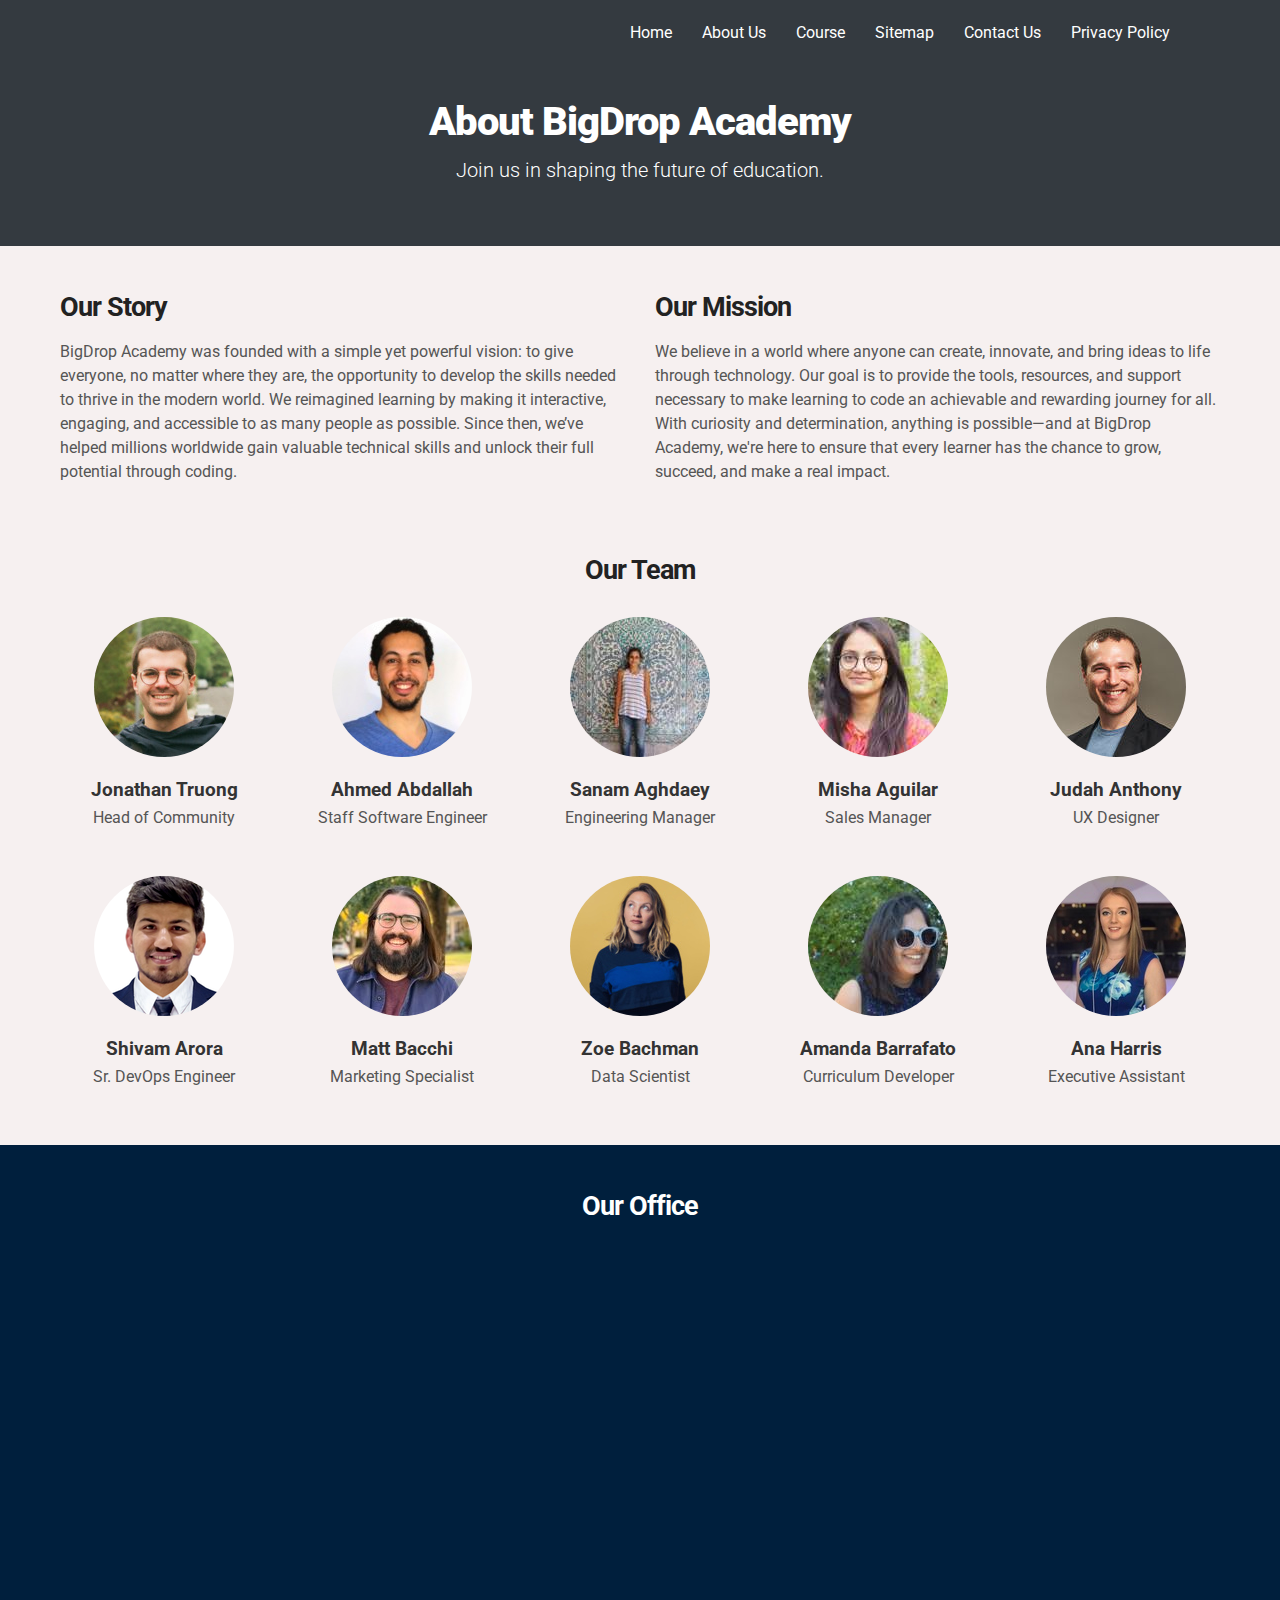
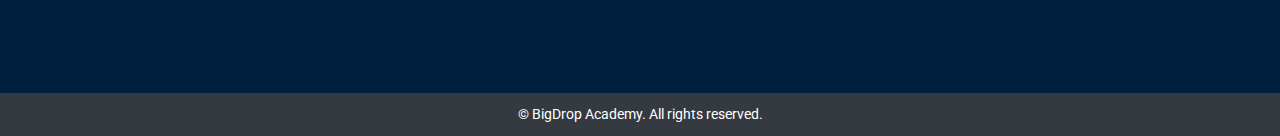
==== commit 14ad574b: "Updated" ====
--- a/about-us.html
+++ b/about-us.html
@@ -4,27 +4,27 @@
 <head>
   <meta charset="UTF-8">
   <meta name="viewport" content="width=device-width, initial-scale=1.0">
-  <title>About Us</title>
+  <title>About Us | BigDrop Academy</title>
   <link rel="stylesheet" href="styles.css">
 </head>
 
-<body class="about-page">
-
+<body>
+  
   <header>
     <nav>
       <ul>
         <li><a href="index.html">Home</a></li>
         <li><a href="about-us.html">About Us</a></li>
-        <li><a href="#">Course</a>
+        <li><a href="course-list.html">Course</a>
           <ul>
-            <li><a href="#">Programming</a>
+            <li><a href="course-list.html">Programming</a>
               <ul>
                 <li><a href="java-course.html">Programming in Java</a></li>
                 <li><a href="dotnet-course.html">.Net Programming</a></li>
                 <li><a href="html-course.html">Web Page Creation with HTML</a></li>
               </ul>
             </li>
-            <li><a href="#">Office Tools</a>
+            <li><a href="course-list.html">Office Tools</a>
               <ul>
                 <li><a href="#">Microsoft Office</a></li>
               </ul>
@@ -123,18 +123,16 @@
     <section id="office-location">
       <h2>Our Office</h2>
       <div class="map-container">
-        <iframe
-          src="https://www.google.com/maps/embed?pb=!1m18!1m12!1m3!1d3971.9351263590847!2d100.32158757447539!3d5.426826834936176!2m3!1f0!2f0!3f0!3m2!1i1024!2i768!4f13.1!3m3!1m2!1s0x304ac3a170118c59%3A0x60f1644fb8a9685e!2sWawasan%20Open%20University!5e0!3m2!1sen!2smy!4v1740678207536!5m2!1sen!2smy"
-          width="600" height="400" style="border:0;" allowfullscreen="" loading="lazy">
+        <iframe src="https://www.google.com/maps/embed?pb=!1m18!1m12!1m3!1d3971.9351263590847!2d100.32158757447539!3d5.426826834936176!2m3!1f0!2f0!3f0!3m2!1i1024!2i768!4f13.1!3m3!1m2!1s0x304ac3a170118c59%3A0x60f1644fb8a9685e!2sWawasan%20Open%20University!5e0!3m2!1sen!2smy!4v1740678207536!5m2!1sen!2smy" width="600" height="400" style="border:0;" allowfullscreen="" loading="lazy">
         </iframe>
       </div>
     </section>
-
   </main>
 
   <footer>
     <p>&copy; BigDrop Academy. All rights reserved.</p>
   </footer>
+  
   <script src="https://code.jquery.com/jquery-3.6.0.min.js"></script>
   <script src="script.js"></script>
 </body>
--- a/styles.css
+++ b/styles.css
@@ -15,12 +15,13 @@
   flex-direction: column;
   font-size: 16px;
   line-height: 1.6;
-  background-color: #F6F0F0;
+  background-color: #f6f0f0;
   color: #333;
 }
 
 html {
   scroll-behavior: smooth;
+  overflow-y: scroll;
 }
 
 main {
@@ -261,7 +262,7 @@
 /* Join Us Section */
 #join-us {
   padding: 40px 20px;
-  background-color: #F6F0F0;
+  background-color: #f6f0f0;
 }
 
 .join-us-content {
@@ -490,9 +491,9 @@
 /* Submenu Box Styling */
 .sitemap-list ul {
   list-style-type: none;
-  padding: 4px 0;
+  padding: 2px 0;
   margin-top: 5px;
-  background-color: #e6f0f7;
+  background-color: #FBFBFB;
   border-radius: 8px;
   width: 100%;
   max-width: 450px;
@@ -515,7 +516,7 @@
   color: #003366;
   display: block;
   width: 100%;
-  padding: 8px 0;
+  padding: 4px 0;
   transition: background-color 0.3s ease-in-out, font-weight 0.3s ease-in-out,
     transform 0.2s ease-in-out;
 }
@@ -557,18 +558,22 @@
 /* Contact Form Styling */
 .contact-form {
   max-width: 600px;
-  margin: -40px auto 40px;
-  background-color: #fff;
+  margin: -40px auto 50px;
   padding: 20px;
+  background: #f8f9fa;
   border-radius: 8px;
-  box-shadow: 0 4px 8px rgba(0, 0, 0, 0.1);
+  box-shadow: 0px 2px 4px rgba(0, 0, 0, 0.1);
+  border: 2px solid #ccc;
 }
 
 .contact-form label {
-  display: block;
-  font-size: 1rem;
-  margin-bottom: 5px;
-  color: #343a40;
+  display: flex;
+  align-items: center;
+  font-size: 16px;
+  font-weight: bold;
+  margin-top: 10px;
+  color: #333;
+  cursor: pointer;
 }
 
 .contact-form input,
@@ -576,18 +581,27 @@
 .contact-form textarea {
   width: 100%;
   padding: 10px;
-  margin-bottom: 15px;
-  font-size: 1rem;
-  border-radius: 4px;
-  border: 1px solid #ddd;
+  margin-top: 5px;
+  border: 1px solid #ccc;
+  border-radius: 5px;
+  font-size: 16px;
 }
 
 .contact-form textarea {
-  resize: vertical;
-}
-
+  resize: none;
+}
+
+.contact-form input:focus,
+.contact-form select:focus,
+.contact-form textarea:focus {
+  border-color: #0073e6;
+  outline: none;
+}
+
+/* Submit Button */
 .contact-form button {
-  font-size: 1rem;
+  display: inline-block;
+  font-size: 16px;
   font-weight: bold;
   color: #0073e6;
   background: transparent;
@@ -597,7 +611,7 @@
   cursor: pointer;
   transition: all 0.3s ease-in-out;
   width: 100%;
-  margin-top: 5px;
+  margin-top: 10px;
 }
 
 .contact-form button:hover {
@@ -609,22 +623,21 @@
 .contact-info {
   text-align: center;
   margin-top: 60px;
-  background-color: #e6f0f7;
+  background-color: #E5E3D4;
   padding: 20px;
   border-radius: 8px;
 }
 
 .contact-info h3 {
-  font-size: 1.9rem;
+  font-size: 1.5rem;
   color: #343a40;
-  margin-bottom: 5px;
   letter-spacing: -1px;
 }
 
 .contact-info p {
   font-size: 1rem;
   color: #555;
-  margin-bottom: 5px;
+  margin-bottom: 0px;
 }
 
 .contact-info a {
@@ -662,7 +675,8 @@
 }
 
 /* Section Titles */
-.section-title, .subsection-title {
+.section-title,
+.subsection-title {
   font-size: 18px;
   font-weight: bold;
   color: #2c3e50;
@@ -678,7 +692,8 @@
 }
 
 /* Paragraphs */
-p, .intro {
+p,
+.intro {
   font-size: 14px;
   line-height: 1.6;
   margin-bottom: 15px;
@@ -1109,48 +1124,14 @@
   text-align: center;
 }
 
-/* Page Title */
-.page-title {
-  font-size: 28px;
-  color: #2c3e50;
-  margin-bottom: 20px;
-}
-
-/* Search Bar */
-.search-bar input {
-  width: 100%;
-  max-width: 400px;
-  padding: 10px;
-  border: 1px solid #ccc;
-  border-radius: 5px;
-  font-size: 16px;
-}
-
-/* Course Filters */
-.course-filters {
-  margin: 20px 0;
-}
-
-.filter-btn {
-  padding: 8px 15px;
-  margin: 5px;
-  border: none;
-  background-color: #2980b9;
-  color: white;
-  border-radius: 5px;
-  cursor: pointer;
-}
-
-.filter-btn:hover {
-  background-color: #1c5d8e;
-}
-
-/* Course Listing Page */
-.course-listing-container {
-  max-width: 1100px;
-  margin: 40px auto;
-  padding: 0 20px;
-  text-align: center;
+.course-title h1 {
+  font-size: 2.5rem;
+  font-weight: 900;
+  letter-spacing: -1px;
+  color: #343a40;
+  margin: 100px auto 40px;
+  text-align: center;
+  letter-spacing: -1px;
 }
 
 /* Search Bar */
@@ -1246,3 +1227,291 @@
   display: block;
   margin: 0 auto; /* Centers the image */
 }
+
+/* Thank You page */
+.thank-you-page {
+  display: flex;
+  flex-direction: column;
+  justify-content: center;
+  align-items: center;
+  height: 70vh; /* Adjust based on header/footer height */
+  text-align: center;
+}
+
+/* Styling the Main Message */
+#thank-you-title {
+  font-size: 32px;
+  font-weight: bold;
+  color: #2c3e50;
+  margin-bottom: 10px;
+}
+
+/* Styling the Subtext */
+#thank-you-subtitle {
+  font-size: 20px;
+  color: #34495e;
+  font-weight: 500;
+}
+
+/* Lead Registration Page Styling */
+.lead-title {
+  max-width: 800px;
+  margin: 80px auto 40px; /* Matched spacing with contact-title */
+  padding: 20px;
+  text-align: center;
+}
+
+.lead-title h1 {
+  font-size: 2.5rem;
+  font-weight: 900;
+  letter-spacing: -1px;
+  color: #343a40;
+}
+
+.lead-title h2 {
+  font-size: 1.25rem;
+  font-weight: 300;
+  color: #555;
+  margin-bottom: 20px;
+}
+
+/* Lead Registration Form Styling */
+.registration-form {
+  max-width: 600px;
+  margin: -40px auto 50px;
+  padding: 20px;
+  background: #f8f9fa;
+  border-radius: 8px;
+  box-shadow: 0px 2px 4px rgba(0, 0, 0, 0.1);
+  border: 2px solid #ccc;
+}
+
+.registration-form label {
+  display: flex;
+  align-items: center;
+  font-size: 16px;
+  font-weight: bold;
+  margin-top: 10px;
+  color: #333;
+  cursor: pointer;
+}
+
+.registration-form input,
+.registration-form select,
+.registration-form textarea {
+  width: 100%;
+  padding: 10px;
+  margin-top: 5px;
+  border: 1px solid #ccc;
+  border-radius: 5px;
+  font-size: 16px;
+}
+
+.registration-form textarea {
+  resize: none;
+}
+
+.registration-form input:focus,
+.registration-form select:focus,
+.registration-form textarea:focus {
+  border-color: #0073e6;
+  outline: none;
+}
+
+.terms-container {
+  display: flex;
+  align-items: center;
+  gap: 6px;
+  width: 100%;
+}
+
+/* ✅ Adjusts the label text size and alignment */
+.terms-container label {
+  font-size: 0.8rem; /* Slightly smaller text */
+  line-height: 1.2;
+  cursor: pointer;
+  display: flex;
+  align-items: center;
+  margin-top: 1px;
+}
+
+
+/* ✅ Ensure checkbox stays aligned */
+.terms-container input[type="checkbox"] {
+  width: 16px;
+  height: 16px;
+  accent-color: #0073e6;
+  margin: 0;
+  vertical-align: middle;
+}
+
+/* Submit Button */
+.registration-form button {
+  display: inline-block;
+  font-size: 16px;
+  font-weight: bold;
+  color: #0073e6;
+  background: transparent;
+  padding: 12px 20px;
+  border: 2px solid #0073e6;
+  border-radius: 5px;
+  cursor: pointer;
+  transition: all 0.3s ease-in-out;
+  width: 100%;
+  margin-top: 10px;
+}
+
+.registration-form button:hover {
+  background-color: #0073e6;
+  color: white;
+}
+
+/* ✅ Error message styling */
+.error {
+  color: red;
+  font-size: 0.8rem;
+  font-weight: bold;
+  margin-top: 5px;
+  display: block;
+  clear: both; /* Ensures the error appears below */
+}
+
+
+
+/* Admin page */
+/* Center the H1 Title */
+.admin-container h1 {
+  font-size: 2.5rem;
+  font-weight: bold;
+  color: #333;
+  text-align: center;
+  margin-top: 100px; /* Set margin top */
+  margin-bottom: 20px;
+}
+
+/* Center the Search Box */
+.search-container {
+  text-align: center;
+  margin: 0 auto;
+}
+
+.search-bar {
+  display: inline-block;
+  width: 100%;
+  max-width: 400px;
+  padding: 10px;
+  font-size: 16px;
+  border: 1px solid #ccc;
+  border-radius: 5px;
+}
+
+
+
+/* Table Container */
+.table-container {
+  overflow-x: auto;
+  margin-top: 20px;
+  display: flex;
+  justify-content: center;
+}
+
+/* Table */
+.table-container table {
+  width: 80%; /* Reduced width */
+  border-collapse: collapse;
+  border: 1px solid #ccc;
+  background-color: white;
+}
+
+/* Table Header */
+.table-container thead {
+  background-color: #0073e6;
+  color: white;
+}
+
+.table-container th {
+  padding: 10px;
+  font-size: 14px;
+  font-weight: bold;
+  text-align: center;
+  border: 1px solid #ccc;
+  white-space: nowrap; /* Prevents unwanted wrapping */
+}
+
+/* Table Body */
+.table-container td {
+  padding: 8px;
+  font-size: 14px;
+  border: 1px solid #ccc;
+  text-align: left;
+  white-space: nowrap; /* Prevents wrapping */
+}
+
+/* Allow Wrapping in Course & Comments */
+.table-container td:nth-child(5), /* Course */
+.table-container td:nth-child(9) { /* Comments */
+  white-space: normal;
+  word-break: break-word;
+  max-width: 200px;
+}
+
+/* Alternating Row Colors */
+.table-container tbody tr:nth-child(even) {
+  background-color: #f9f9f9;
+}
+
+/* Edit Button (Green) */
+.edit-btn {
+  background-color: #28a745; /* Bootstrap Green */
+  color: white;
+  border: none;
+  padding: 6px 12px;
+  font-size: 14px;
+  border-radius: 4px;
+  cursor: pointer;
+  transition: background-color 0.2s ease;
+}
+
+.edit-btn:hover {
+  background-color: #218838; /* Darker Green */
+}
+
+/* Delete Button (Darker Red) */
+.delete-btn {
+  background-color: #b22222; /* Firebrick Red */
+  color: white;
+  border: none;
+  padding: 6px 12px;
+  font-size: 14px;
+  border-radius: 4px;
+  cursor: pointer;
+  transition: background-color 0.2s ease;
+}
+
+.delete-btn:hover {
+  background-color: #8b0000; /* Darker Red */
+}
+
+/* Add Lead Button - Right Aligned */
+.add-button-container {
+  display: flex;
+  justify-content: flex-end;
+  margin-top: 10px;
+  padding-right: 10%;
+}
+
+.add-btn {
+  background-color: white; /* White background */
+  color: #0073e6; /* Blue text */
+  border: 2px solid #0073e6; /* Blue border */
+  padding: 6px 12px; /* Same padding as Edit/Delete buttons */
+  font-size: 14px; /* Same font size */
+  border-radius: 4px; /* Same border radius */
+  cursor: pointer;
+  transition: all 0.2s ease;
+}
+
+.add-btn:hover {
+  background-color: #0073e6; /* Blue background on hover */
+  color: white; /* White text on hover */
+}
